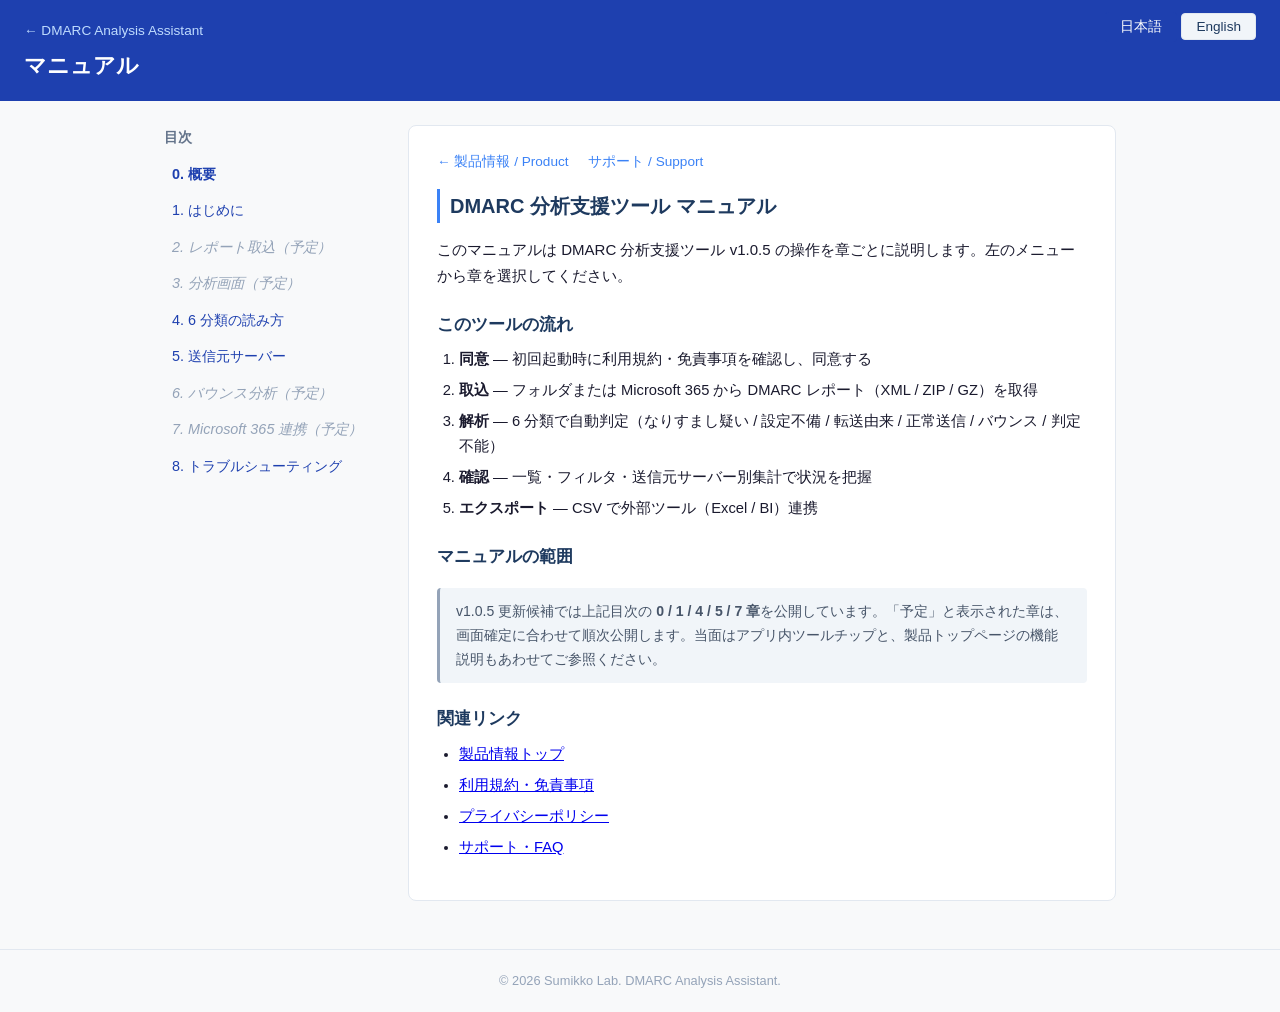
==== manual/index.html @ da24f342 "Update DMARC public site for v1.0.5" ====
<!DOCTYPE html>
<html lang="ja">
<head>
<meta charset="UTF-8">
<meta name="viewport" content="width=device-width, initial-scale=1.0">
<title>Manual — DMARC Analysis Assistant | Sumikko Lab</title>
<meta name="description" content="DMARC 分析支援ツールのマニュアル。インストール、初回同意、レポート取込、6 分類の確認、CSV エクスポート、データ削除の操作手順。">
<link rel="canonical" href="https://dmarc-analysis.sumikkolab.com/manual/">
<link rel="stylesheet" href="styles.css">
</head>
<body>
<div class="lang-toggle">
  <button id="btn-ja" class="active" onclick="switchLang('ja')">日本語</button>
  <button id="btn-en" onclick="switchLang('en')">English</button>
</div>

<div class="manual-header">
  <a href="../">&larr; DMARC Analysis Assistant</a>
  <div class="section-ja visible"><h1>マニュアル</h1></div>
  <div class="section-en"><h1>Manual</h1></div>
</div>

<div class="manual-container">
  <nav class="manual-nav">
    <div class="section-ja visible">
      <h2>目次</h2>
      <ul>
        <li><a href="index.html"><strong>0. 概要</strong></a></li>
        <li><a href="getting-started.html">1. はじめに</a></li>
        <li class="planned"><a>2. レポート取込（予定）</a></li>
        <li class="planned"><a>3. 分析画面（予定）</a></li>
        <li><a href="classification.html">4. 6 分類の読み方</a></li>
        <li><a href="sending-servers.html">5. 送信元サーバー</a></li>
        <li class="planned"><a>6. バウンス分析（予定）</a></li>
        <li class="planned"><a>7. Microsoft 365 連携（予定）</a></li>
        <li><a href="troubleshooting.html">8. トラブルシューティング</a></li>
      </ul>
    </div>
    <div class="section-en">
      <h2>Contents</h2>
      <ul>
        <li><a href="index.html?lang=en"><strong>0. Overview</strong></a></li>
        <li><a href="getting-started.html?lang=en">1. Getting Started</a></li>
        <li class="planned"><a>2. Importing reports (planned)</a></li>
        <li class="planned"><a>3. Analysis screen (planned)</a></li>
        <li><a href="classification.html?lang=en">4. Reading the six categories</a></li>
        <li><a href="sending-servers.html?lang=en">5. Sending servers</a></li>
        <li class="planned"><a>6. Bounce analysis (planned)</a></li>
        <li class="planned"><a>7. Microsoft 365 integration (planned)</a></li>
        <li><a href="troubleshooting.html?lang=en">8. Troubleshooting</a></li>
      </ul>
    </div>
  </nav>

  <main class="manual-content">
    <div class="nav-links">
      <a href="../">&larr; 製品情報 / Product</a>
      <a href="../support.html">サポート / Support</a>
    </div>

    <!-- Japanese -->
    <div class="section-ja visible">
      <h2>DMARC 分析支援ツール マニュアル</h2>
      <p>このマニュアルは DMARC 分析支援ツール v1.0.5 の操作を章ごとに説明します。左のメニューから章を選択してください。</p>

      <h3>このツールの流れ</h3>
      <ol>
        <li><strong>同意</strong> — 初回起動時に利用規約・免責事項を確認し、同意する</li>
        <li><strong>取込</strong> — フォルダまたは Microsoft 365 から DMARC レポート（XML / ZIP / GZ）を取得</li>
        <li><strong>解析</strong> — 6 分類で自動判定（なりすまし疑い / 設定不備 / 転送由来 / 正常送信 / バウンス / 判定不能）</li>
        <li><strong>確認</strong> — 一覧・フィルタ・送信元サーバー別集計で状況を把握</li>
        <li><strong>エクスポート</strong> — CSV で外部ツール（Excel / BI）連携</li>
      </ol>

      <h3>マニュアルの範囲</h3>
      <div class="note">
        v1.0.5 更新候補では上記目次の <strong>0 / 1 / 4 / 5 / 7 章</strong>を公開しています。「予定」と表示された章は、画面確定に合わせて順次公開します。当面はアプリ内ツールチップと、製品トップページの機能説明もあわせてご参照ください。
      </div>

      <h3>関連リンク</h3>
      <ul>
        <li><a href="../">製品情報トップ</a></li>
        <li><a href="../terms-of-use.html">利用規約・免責事項</a></li>
        <li><a href="../privacy-policy.html">プライバシーポリシー</a></li>
        <li><a href="../support.html">サポート・FAQ</a></li>
      </ul>
    </div>

    <!-- English -->
    <div class="section-en">
      <h2>DMARC Analysis Assistant Manual</h2>
      <p>This manual walks through DMARC Analysis Assistant v1.0.5 chapter by chapter. Choose a chapter from the menu on the left.</p>

      <h3>Workflow</h3>
      <ol>
        <li><strong>Consent</strong> — Review the Terms of Use &amp; Disclaimer on first launch and accept</li>
        <li><strong>Import</strong> — Load DMARC reports (XML / ZIP / GZ) from a folder or from Microsoft 365</li>
        <li><strong>Analyze</strong> — The six-category engine classifies each entry (Spoofing suspected / Config issue / Forwarded / Legitimate / Bounce / Unknown)</li>
        <li><strong>Review</strong> — Inspect results with filters and sending-server summaries</li>
        <li><strong>Export</strong> — Export to CSV for Excel or BI tools</li>
      </ol>

      <h3>Scope of this manual</h3>
      <div class="note">
        In the v1.0.5 update candidate, chapters <strong>0 / 1 / 4 / 5 / 7</strong> are published. Chapters marked "planned" will be added as the screens are finalized. For now, please also consult the in-app tooltips and the feature overview on the product top page.
      </div>

      <h3>Related links</h3>
      <ul>
        <li><a href="../?lang=en">Product top page</a></li>
        <li><a href="../terms-of-use.html?lang=en">Terms of Use &amp; Disclaimer</a></li>
        <li><a href="../privacy-policy.html?lang=en">Privacy Policy</a></li>
        <li><a href="../support.html?lang=en">Support &amp; FAQ</a></li>
      </ul>
    </div>
  </main>
</div>

<div class="footer">&copy; 2026 Sumikko Lab. DMARC Analysis Assistant.</div>

<script>
function switchLang(lang) {
  document.querySelectorAll('.section-ja, .section-en').forEach(function(el) { el.classList.remove('visible'); });
  document.querySelectorAll('.section-' + lang).forEach(function(el) { el.classList.add('visible'); });
  document.getElementById('btn-ja').classList.toggle('active', lang === 'ja');
  document.getElementById('btn-en').classList.toggle('active', lang === 'en');
  document.documentElement.lang = lang;
}
(function() { if (location.search.indexOf('lang=en') >= 0) switchLang('en'); })();
</script>
</body>
</html>
---- manual/styles.css ----
* { margin: 0; padding: 0; box-sizing: border-box; }
body { font-family: 'Segoe UI', 'Yu Gothic UI', sans-serif; line-height: 1.7; color: #1a1a2e; background: #f8f9fa; }

.manual-header { background: #1e40af; color: #fff; padding: 16px 24px; }
.manual-header a { color: #bfdbfe; text-decoration: none; font-size: 0.85rem; }
.manual-header h1 { font-size: 1.4rem; margin-top: 4px; }

.manual-container { display: flex; max-width: 1000px; margin: 0 auto; padding: 24px; gap: 24px; }
.manual-nav { width: 220px; flex-shrink: 0; }
.manual-nav h2 { font-size: 0.9rem; color: #64748b; margin-bottom: 8px; }
.manual-nav ul { list-style: none; }
.manual-nav li { margin-bottom: 4px; }
.manual-nav a { color: #1e40af; text-decoration: none; font-size: 0.9rem; display: block; padding: 4px 8px; border-radius: 4px; }
.manual-nav a:hover { background: #eff6ff; }
.manual-nav li.planned a { color: #94a3b8; pointer-events: none; font-style: italic; }
.manual-nav li.planned a:hover { background: transparent; }

.manual-content { flex: 1; background: #fff; border-radius: 8px; padding: 24px 28px; border: 1px solid #e2e8f0; }
.manual-content h2 { font-size: 1.25rem; color: #1e3a5f; margin-bottom: 14px; border-left: 3px solid #3b82f6; padding-left: 10px; }
.manual-content h3 { font-size: 1.05rem; color: #1e3a5f; margin: 22px 0 8px; }
.manual-content p { margin-bottom: 12px; font-size: 0.94rem; }
.manual-content ol, .manual-content ul { padding-left: 22px; margin: 8px 0 16px; }
.manual-content li { font-size: 0.92rem; margin-bottom: 6px; }
.manual-content img { max-width: 100%; border: 1px solid #e2e8f0; border-radius: 4px; margin: 12px 0; }
.manual-content code { background: #eef2f7; padding: 1px 6px; border-radius: 3px; font-size: 0.88em; }

.nav-links { font-size: 0.85rem; margin-bottom: 16px; }
.nav-links a { color: #3b82f6; text-decoration: none; margin-right: 16px; }
.nav-links a:hover { text-decoration: underline; }

.note { background: #f1f5f9; border-left: 3px solid #94a3b8; padding: 12px 16px; font-size: 0.88rem; color: #475569; margin: 16px 0; border-radius: 4px; }
.warn { background: #fef3c7; border-left: 3px solid #f59e0b; padding: 12px 16px; font-size: 0.9rem; color: #92400e; margin: 16px 0; border-radius: 4px; }
.ok   { background: #f0fdf4; border-left: 3px solid #10b981; padding: 12px 16px; font-size: 0.9rem; color: #166534; margin: 16px 0; border-radius: 4px; }

table { width: 100%; border-collapse: collapse; margin: 12px 0; font-size: 0.9rem; }
th, td { border: 1px solid #e2e8f0; padding: 8px 12px; text-align: left; vertical-align: top; }
th { background: #f1f5f9; color: #1e3a5f; font-weight: 600; }

.screenshot-placeholder { background: #f1f5f9; border: 2px dashed #94a3b8; border-radius: 8px; padding: 40px 20px; text-align: center; color: #64748b; font-size: 0.85rem; margin: 12px 0; }
.content-screenshot { margin: 16px 0; border-radius: 8px; overflow: hidden; border: 1px solid #e2e8f0; background: #fff; }
.content-screenshot img { width: 100%; display: block; margin: 0; border: 0; border-radius: 0; }
.content-screenshot figcaption { padding: 8px 12px; background: #f8fafc; font-size: 0.82rem; color: #475569; border-top: 1px solid #e2e8f0; }

.section-ja, .section-en { display: none; }
.section-ja.visible, .section-en.visible { display: block; }

.lang-toggle { position: fixed; top: 12px; right: 24px; z-index: 10; }
.lang-toggle button { background: #f1f5f9; border: 1px solid #e2e8f0; padding: 5px 14px; border-radius: 4px; cursor: pointer; font-size: 0.85rem; color: #1e3a5f; }
.lang-toggle button.active { background: #1e40af; color: #fff; border-color: #1e40af; }

.footer { text-align: center; padding: 20px; border-top: 1px solid #e2e8f0; font-size: 0.8rem; color: #94a3b8; margin-top: 24px; }

.label-dot { display: inline-block; width: 10px; height: 10px; border-radius: 50%; margin-right: 6px; vertical-align: middle; }
.dot-red { background: #ef4444; }
.dot-amber { background: #f59e0b; }
.dot-blue { background: #3b82f6; }
.dot-green { background: #10b981; }
.dot-purple { background: #8b5cf6; }
.dot-gray { background: #94a3b8; }

@media (max-width: 700px) {
  .manual-container { flex-direction: column; padding: 16px; }
  .manual-nav { width: 100%; }
}
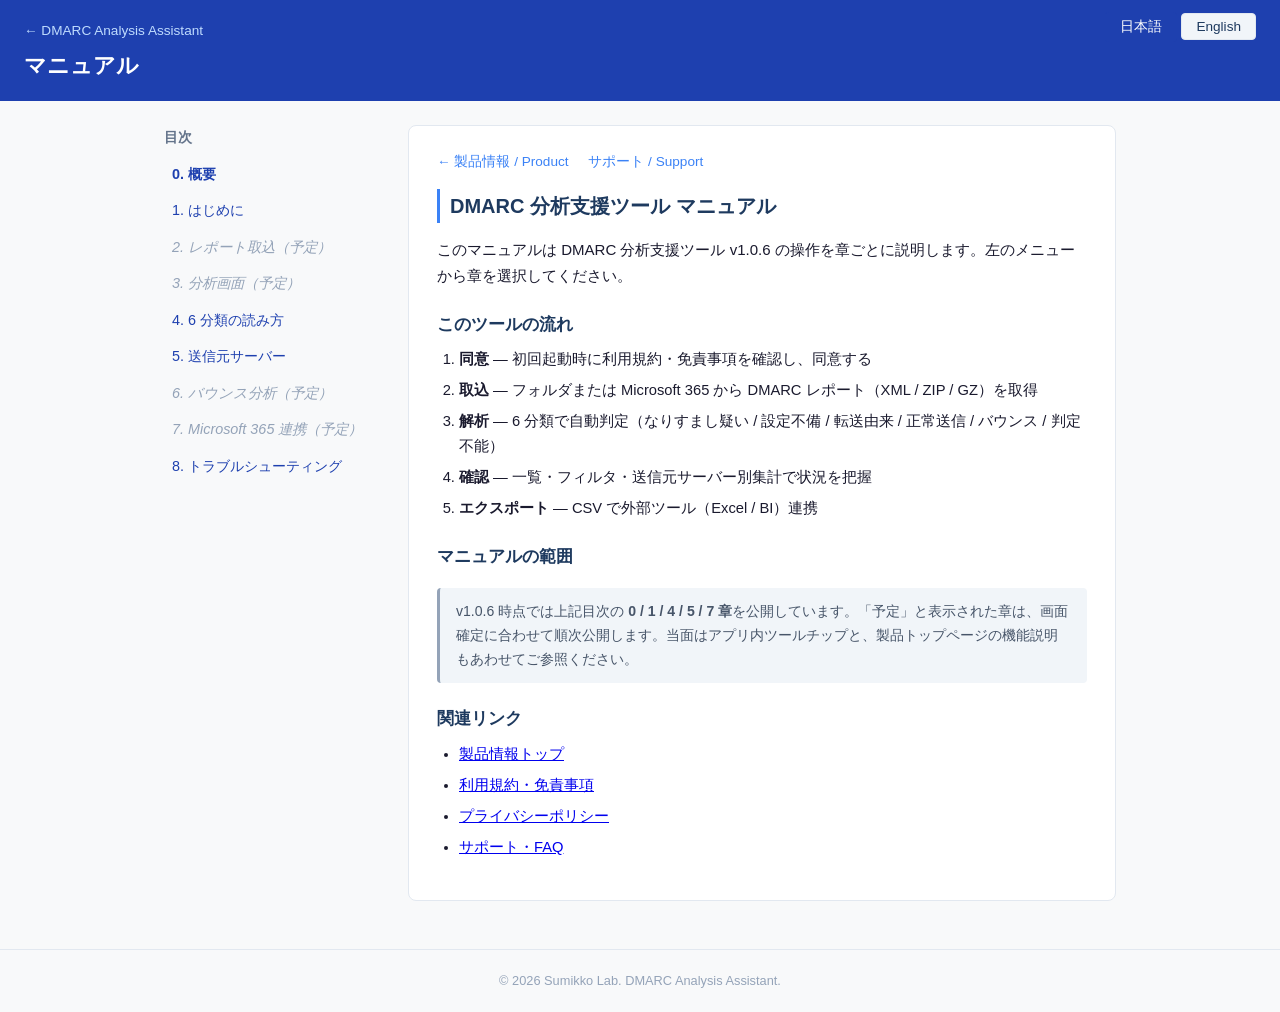
==== commit 9ecf874e: "Initial commit: DMARC Analysis Assistant public site" ====
--- a/manual/index.html
+++ b/manual/index.html
@@ -6,6 +6,20 @@
 <title>Manual — DMARC Analysis Assistant | Sumikko Lab</title>
 <meta name="description" content="DMARC 分析支援ツールのマニュアル。インストール、初回同意、レポート取込、6 分類の確認、CSV エクスポート、データ削除の操作手順。">
 <link rel="canonical" href="https://dmarc-analysis.sumikkolab.com/manual/">
+<meta property="og:type" content="website">
+<meta property="og:locale" content="ja_JP">
+<meta property="og:site_name" content="DMARC Analysis Assistant — Sumikko Lab">
+<meta property="og:title" content="Manual — DMARC Analysis Assistant | Sumikko Lab">
+<meta property="og:description" content="DMARC 分析支援ツールのマニュアル。インストール、初回同意、レポート取込、6 分類の確認、CSV エクスポート、データ削除の操作手順。">
+<meta property="og:url" content="https://dmarc-analysis.sumikkolab.com/manual/">
+<meta property="og:image" content="https://dmarc-analysis.sumikkolab.com/images/en/findings.png">
+<meta property="og:image:width" content="1920">
+<meta property="og:image:height" content="1032">
+<meta property="og:image:alt" content="DMARC 分析支援ツールの検出結果の画面">
+<meta name="twitter:card" content="summary_large_image">
+<meta name="twitter:title" content="Manual — DMARC Analysis Assistant | Sumikko Lab">
+<meta name="twitter:description" content="DMARC 分析支援ツールのマニュアル。インストール、初回同意、レポート取込、6 分類の確認、CSV エクスポート、データ削除の操作手順。">
+<meta name="twitter:image" content="https://dmarc-analysis.sumikkolab.com/images/en/findings.png">
 <link rel="stylesheet" href="styles.css">
 </head>
 <body>
@@ -61,7 +75,7 @@
     <!-- Japanese -->
     <div class="section-ja visible">
       <h2>DMARC 分析支援ツール マニュアル</h2>
-      <p>このマニュアルは DMARC 分析支援ツール v1.0.5 の操作を章ごとに説明します。左のメニューから章を選択してください。</p>
+      <p>このマニュアルは DMARC 分析支援ツール v1.0.6 の操作を章ごとに説明します。左のメニューから章を選択してください。</p>
 
       <h3>このツールの流れ</h3>
       <ol>
@@ -74,7 +88,7 @@
 
       <h3>マニュアルの範囲</h3>
       <div class="note">
-        v1.0.5 更新候補では上記目次の <strong>0 / 1 / 4 / 5 / 7 章</strong>を公開しています。「予定」と表示された章は、画面確定に合わせて順次公開します。当面はアプリ内ツールチップと、製品トップページの機能説明もあわせてご参照ください。
+        v1.0.6 時点では上記目次の <strong>0 / 1 / 4 / 5 / 7 章</strong>を公開しています。「予定」と表示された章は、画面確定に合わせて順次公開します。当面はアプリ内ツールチップと、製品トップページの機能説明もあわせてご参照ください。
       </div>
 
       <h3>関連リンク</h3>
@@ -89,7 +103,7 @@
     <!-- English -->
     <div class="section-en">
       <h2>DMARC Analysis Assistant Manual</h2>
-      <p>This manual walks through DMARC Analysis Assistant v1.0.5 chapter by chapter. Choose a chapter from the menu on the left.</p>
+      <p>This manual walks through DMARC Analysis Assistant v1.0.6 chapter by chapter. Choose a chapter from the menu on the left.</p>
 
       <h3>Workflow</h3>
       <ol>
@@ -102,7 +116,7 @@
 
       <h3>Scope of this manual</h3>
       <div class="note">
-        In the v1.0.5 update candidate, chapters <strong>0 / 1 / 4 / 5 / 7</strong> are published. Chapters marked "planned" will be added as the screens are finalized. For now, please also consult the in-app tooltips and the feature overview on the product top page.
+        As of v1.0.6, chapters <strong>0 / 1 / 4 / 5 / 7</strong> are published. Chapters marked "planned" will be added as the screens are finalized. For now, please also consult the in-app tooltips and the feature overview on the product top page.
       </div>
 
       <h3>Related links</h3>
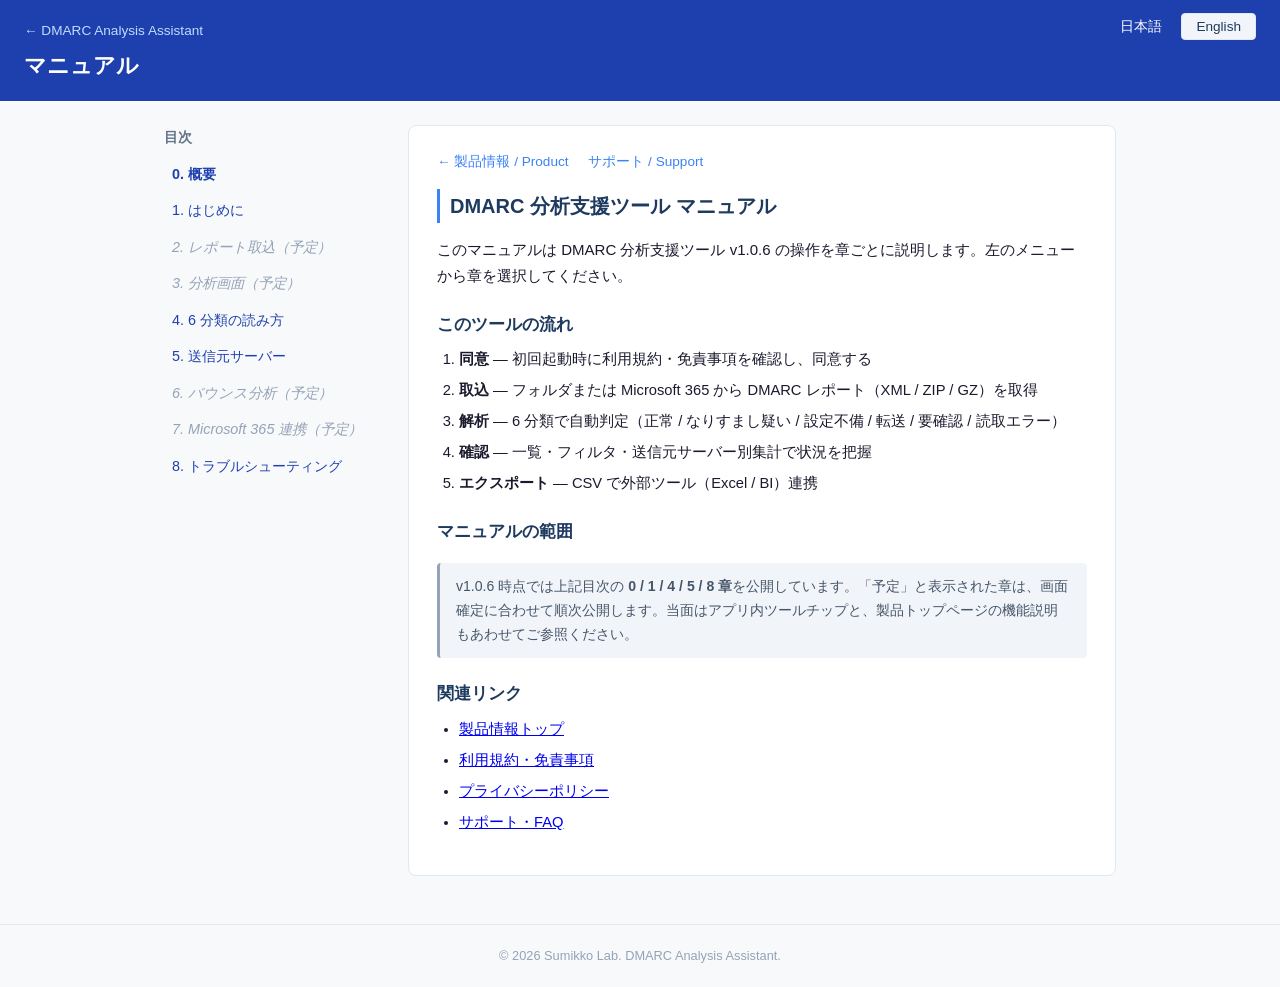
==== commit 230e9a85: "SITE-MAINT-001 M6 点検済み: 分類と判定条件の訂正・アプリが出す答えの追加・章番号と連絡先の訂正" ====
--- a/manual/index.html
+++ b/manual/index.html
@@ -3,13 +3,13 @@
 <head>
 <meta charset="UTF-8">
 <meta name="viewport" content="width=device-width, initial-scale=1.0">
-<title>Manual — DMARC Analysis Assistant | Sumikko Lab</title>
+<title>マニュアル — DMARC 分析支援ツール | Sumikko Lab</title>
 <meta name="description" content="DMARC 分析支援ツールのマニュアル。インストール、初回同意、レポート取込、6 分類の確認、CSV エクスポート、データ削除の操作手順。">
 <link rel="canonical" href="https://dmarc-analysis.sumikkolab.com/manual/">
 <meta property="og:type" content="website">
 <meta property="og:locale" content="ja_JP">
 <meta property="og:site_name" content="DMARC Analysis Assistant — Sumikko Lab">
-<meta property="og:title" content="Manual — DMARC Analysis Assistant | Sumikko Lab">
+<meta property="og:title" content="マニュアル — DMARC 分析支援ツール | Sumikko Lab">
 <meta property="og:description" content="DMARC 分析支援ツールのマニュアル。インストール、初回同意、レポート取込、6 分類の確認、CSV エクスポート、データ削除の操作手順。">
 <meta property="og:url" content="https://dmarc-analysis.sumikkolab.com/manual/">
 <meta property="og:image" content="https://dmarc-analysis.sumikkolab.com/images/en/findings.png">
@@ -17,7 +17,7 @@
 <meta property="og:image:height" content="1032">
 <meta property="og:image:alt" content="DMARC 分析支援ツールの検出結果の画面">
 <meta name="twitter:card" content="summary_large_image">
-<meta name="twitter:title" content="Manual — DMARC Analysis Assistant | Sumikko Lab">
+<meta name="twitter:title" content="マニュアル — DMARC 分析支援ツール | Sumikko Lab">
 <meta name="twitter:description" content="DMARC 分析支援ツールのマニュアル。インストール、初回同意、レポート取込、6 分類の確認、CSV エクスポート、データ削除の操作手順。">
 <meta name="twitter:image" content="https://dmarc-analysis.sumikkolab.com/images/en/findings.png">
 <link rel="stylesheet" href="styles.css">
@@ -39,7 +39,7 @@
     <div class="section-ja visible">
       <h2>目次</h2>
       <ul>
-        <li><a href="index.html"><strong>0. 概要</strong></a></li>
+        <li><a href="./"><strong>0. 概要</strong></a></li>
         <li><a href="getting-started.html">1. はじめに</a></li>
         <li class="planned"><a>2. レポート取込（予定）</a></li>
         <li class="planned"><a>3. 分析画面（予定）</a></li>
@@ -53,7 +53,7 @@
     <div class="section-en">
       <h2>Contents</h2>
       <ul>
-        <li><a href="index.html?lang=en"><strong>0. Overview</strong></a></li>
+        <li><a href="./?lang=en"><strong>0. Overview</strong></a></li>
         <li><a href="getting-started.html?lang=en">1. Getting Started</a></li>
         <li class="planned"><a>2. Importing reports (planned)</a></li>
         <li class="planned"><a>3. Analysis screen (planned)</a></li>
@@ -81,14 +81,14 @@
       <ol>
         <li><strong>同意</strong> — 初回起動時に利用規約・免責事項を確認し、同意する</li>
         <li><strong>取込</strong> — フォルダまたは Microsoft 365 から DMARC レポート（XML / ZIP / GZ）を取得</li>
-        <li><strong>解析</strong> — 6 分類で自動判定（なりすまし疑い / 設定不備 / 転送由来 / 正常送信 / バウンス / 判定不能）</li>
+        <li><strong>解析</strong> — 6 分類で自動判定（正常 / なりすまし疑い / 設定不備 / 転送 / 要確認 / 読取エラー）</li>
         <li><strong>確認</strong> — 一覧・フィルタ・送信元サーバー別集計で状況を把握</li>
         <li><strong>エクスポート</strong> — CSV で外部ツール（Excel / BI）連携</li>
       </ol>
 
       <h3>マニュアルの範囲</h3>
       <div class="note">
-        v1.0.6 時点では上記目次の <strong>0 / 1 / 4 / 5 / 7 章</strong>を公開しています。「予定」と表示された章は、画面確定に合わせて順次公開します。当面はアプリ内ツールチップと、製品トップページの機能説明もあわせてご参照ください。
+        v1.0.6 時点では上記目次の <strong>0 / 1 / 4 / 5 / 8 章</strong>を公開しています。「予定」と表示された章は、画面確定に合わせて順次公開します。当面はアプリ内ツールチップと、製品トップページの機能説明もあわせてご参照ください。
       </div>
 
       <h3>関連リンク</h3>
@@ -109,14 +109,14 @@
       <ol>
         <li><strong>Consent</strong> — Review the Terms of Use &amp; Disclaimer on first launch and accept</li>
         <li><strong>Import</strong> — Load DMARC reports (XML / ZIP / GZ) from a folder or from Microsoft 365</li>
-        <li><strong>Analyze</strong> — The six-category engine classifies each entry (Spoofing suspected / Config issue / Forwarded / Legitimate / Bounce / Unknown)</li>
+        <li><strong>Analyze</strong> — The six-category engine classifies each entry (OK / Spoofing suspected / Config issue / Forwarded / Needs review / Read error)</li>
         <li><strong>Review</strong> — Inspect results with filters and sending-server summaries</li>
         <li><strong>Export</strong> — Export to CSV for Excel or BI tools</li>
       </ol>
 
       <h3>Scope of this manual</h3>
       <div class="note">
-        As of v1.0.6, chapters <strong>0 / 1 / 4 / 5 / 7</strong> are published. Chapters marked "planned" will be added as the screens are finalized. For now, please also consult the in-app tooltips and the feature overview on the product top page.
+        As of v1.0.6, chapters <strong>0 / 1 / 4 / 5 / 8</strong> are published. Chapters marked "planned" will be added as the screens are finalized. For now, please also consult the in-app tooltips and the feature overview on the product top page.
       </div>
 
       <h3>Related links</h3>
@@ -139,6 +139,10 @@
   document.getElementById('btn-ja').classList.toggle('active', lang === 'ja');
   document.getElementById('btn-en').classList.toggle('active', lang === 'en');
   document.documentElement.lang = lang;
+  var titles = { ja: 'マニュアル — DMARC 分析支援ツール | Sumikko Lab', en: 'Manual — DMARC Analysis Assistant | Sumikko Lab' };
+  document.title = titles[lang];
+  document.querySelector('meta[property="og:title"]').content = titles[lang];
+  document.querySelector('meta[name="twitter:title"]').content = titles[lang];
 }
 (function() { if (location.search.indexOf('lang=en') >= 0) switchLang('en'); })();
 </script>
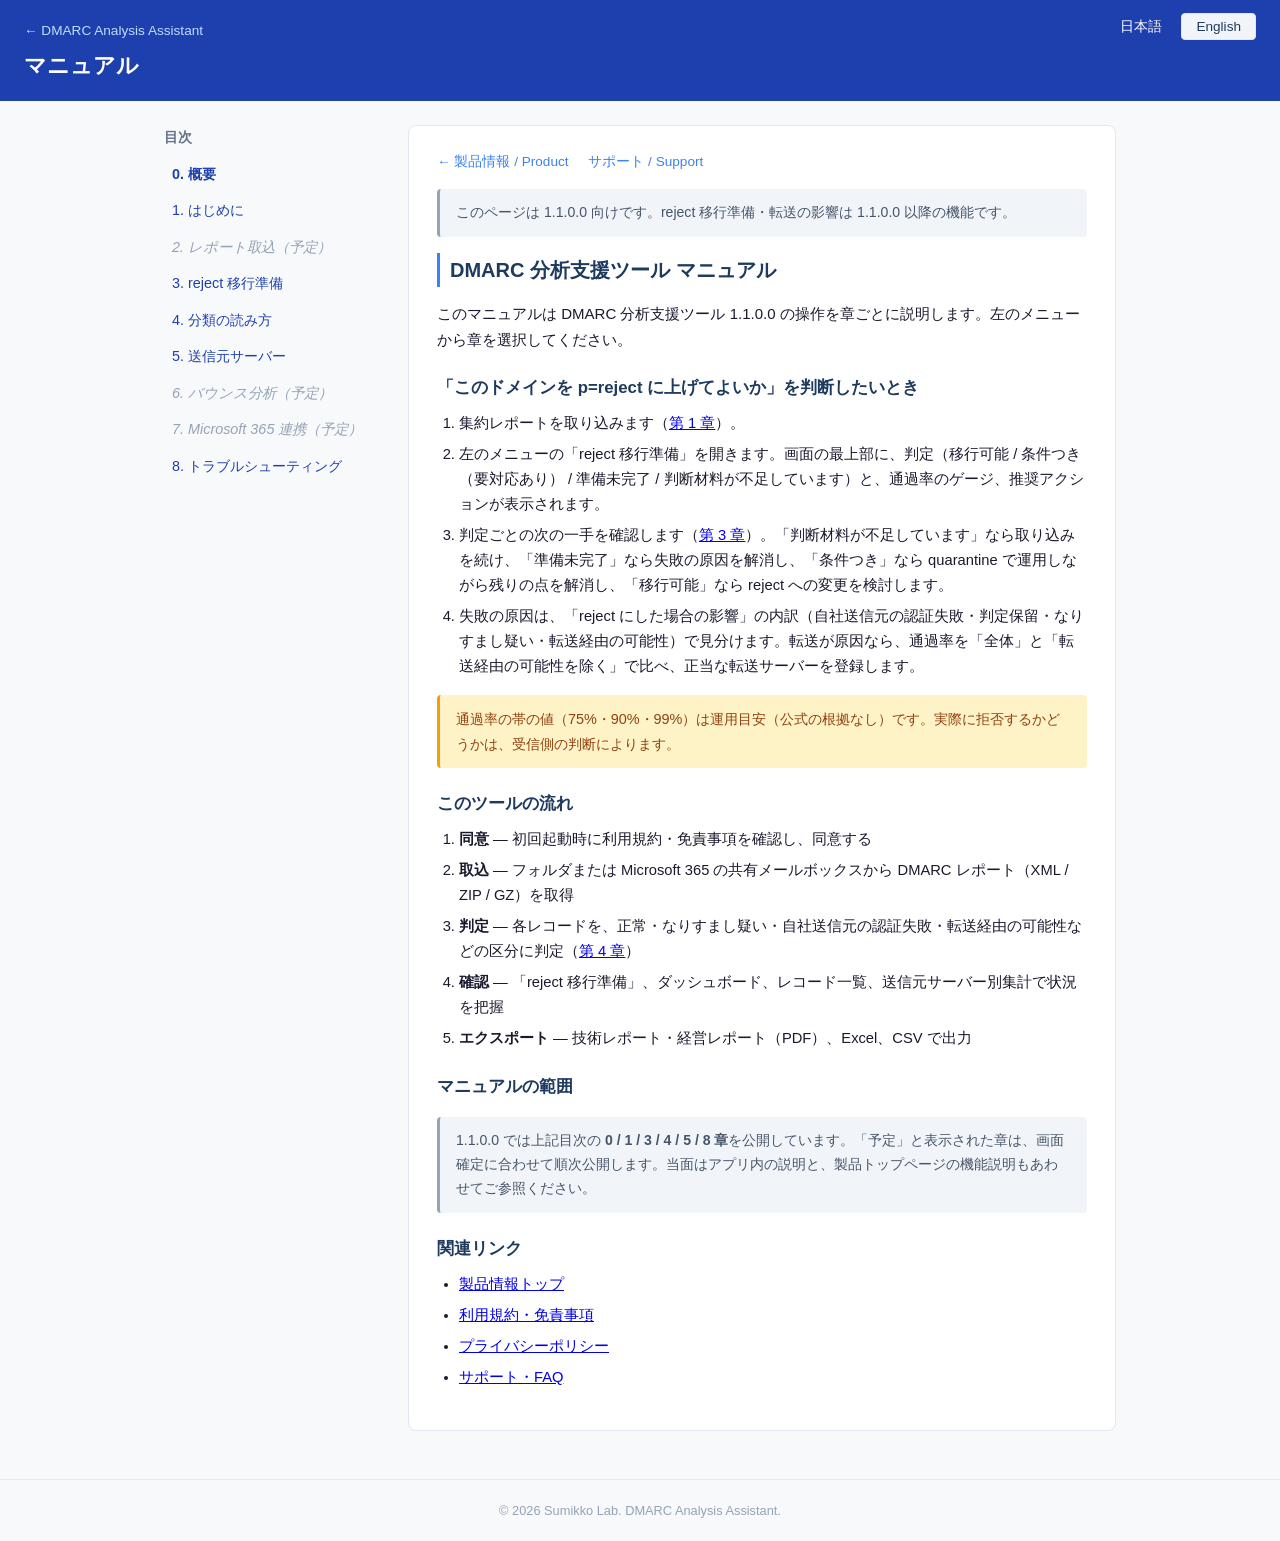
==== commit 71d11fa3: "SITE-MAINT-001: DMARC 1.1.0.0 に合わせて全ページを書き直し(reject 移行準備の章を追加・用語統一・規約とプライバシーをアプリ内の文に合わせる)(未評価)" ====
--- a/manual/index.html
+++ b/manual/index.html
@@ -3,23 +3,18 @@
 <head>
 <meta charset="UTF-8">
 <meta name="viewport" content="width=device-width, initial-scale=1.0">
-<title>マニュアル — DMARC 分析支援ツール | Sumikko Lab</title>
-<meta name="description" content="DMARC 分析支援ツールのマニュアル。インストール、初回同意、レポート取込、6 分類の確認、CSV エクスポート、データ削除の操作手順。">
+<title>マニュアル — p=reject に上げてよいかを判断する | DMARC 分析支援ツール</title>
+<meta name="description" content="DMARC 分析支援ツールのマニュアル。p=reject に上げてよいか分からないときに、reject 移行準備画面の判定と次の一手を読む手順、インストール、レポート取込、分類の読み方、転送の影響、データ削除の操作手順。">
 <link rel="canonical" href="https://dmarc-analysis.sumikkolab.com/manual/">
 <meta property="og:type" content="website">
 <meta property="og:locale" content="ja_JP">
 <meta property="og:site_name" content="DMARC Analysis Assistant — Sumikko Lab">
-<meta property="og:title" content="マニュアル — DMARC 分析支援ツール | Sumikko Lab">
-<meta property="og:description" content="DMARC 分析支援ツールのマニュアル。インストール、初回同意、レポート取込、6 分類の確認、CSV エクスポート、データ削除の操作手順。">
+<meta property="og:title" content="マニュアル — p=reject に上げてよいかを判断する | DMARC 分析支援ツール">
+<meta property="og:description" content="DMARC 分析支援ツールのマニュアル。reject 移行準備画面の判定と次の一手を読む手順、レポート取込、分類の読み方、転送の影響の見方。">
 <meta property="og:url" content="https://dmarc-analysis.sumikkolab.com/manual/">
-<meta property="og:image" content="https://dmarc-analysis.sumikkolab.com/images/en/findings.png">
-<meta property="og:image:width" content="1920">
-<meta property="og:image:height" content="1032">
-<meta property="og:image:alt" content="DMARC 分析支援ツールの検出結果の画面">
-<meta name="twitter:card" content="summary_large_image">
-<meta name="twitter:title" content="マニュアル — DMARC 分析支援ツール | Sumikko Lab">
-<meta name="twitter:description" content="DMARC 分析支援ツールのマニュアル。インストール、初回同意、レポート取込、6 分類の確認、CSV エクスポート、データ削除の操作手順。">
-<meta name="twitter:image" content="https://dmarc-analysis.sumikkolab.com/images/en/findings.png">
+<meta name="twitter:card" content="summary">
+<meta name="twitter:title" content="マニュアル — p=reject に上げてよいかを判断する | DMARC 分析支援ツール">
+<meta name="twitter:description" content="DMARC 分析支援ツールのマニュアル。reject 移行準備画面の判定と次の一手を読む手順、レポート取込、分類の読み方、転送の影響の見方。">
 <link rel="stylesheet" href="styles.css">
 </head>
 <body>
@@ -42,8 +37,8 @@
         <li><a href="./"><strong>0. 概要</strong></a></li>
         <li><a href="getting-started.html">1. はじめに</a></li>
         <li class="planned"><a>2. レポート取込（予定）</a></li>
-        <li class="planned"><a>3. 分析画面（予定）</a></li>
-        <li><a href="classification.html">4. 6 分類の読み方</a></li>
+        <li><a href="readiness.html">3. reject 移行準備</a></li>
+        <li><a href="classification.html">4. 分類の読み方</a></li>
         <li><a href="sending-servers.html">5. 送信元サーバー</a></li>
         <li class="planned"><a>6. バウンス分析（予定）</a></li>
         <li class="planned"><a>7. Microsoft 365 連携（予定）</a></li>
@@ -56,8 +51,8 @@
         <li><a href="./?lang=en"><strong>0. Overview</strong></a></li>
         <li><a href="getting-started.html?lang=en">1. Getting Started</a></li>
         <li class="planned"><a>2. Importing reports (planned)</a></li>
-        <li class="planned"><a>3. Analysis screen (planned)</a></li>
-        <li><a href="classification.html?lang=en">4. Reading the six categories</a></li>
+        <li><a href="readiness.html?lang=en">3. Readiness for reject</a></li>
+        <li><a href="classification.html?lang=en">4. Reading the categories</a></li>
         <li><a href="sending-servers.html?lang=en">5. Sending servers</a></li>
         <li class="planned"><a>6. Bounce analysis (planned)</a></li>
         <li class="planned"><a>7. Microsoft 365 integration (planned)</a></li>
@@ -74,21 +69,31 @@
 
     <!-- Japanese -->
     <div class="section-ja visible">
+      <div class="note">このページは 1.1.0.0 向けです。reject 移行準備・転送の影響は 1.1.0.0 以降の機能です。</div>
       <h2>DMARC 分析支援ツール マニュアル</h2>
-      <p>このマニュアルは DMARC 分析支援ツール v1.0.6 の操作を章ごとに説明します。左のメニューから章を選択してください。</p>
+      <p>このマニュアルは DMARC 分析支援ツール 1.1.0.0 の操作を章ごとに説明します。左のメニューから章を選択してください。</p>
+
+      <h3>「このドメインを p=reject に上げてよいか」を判断したいとき</h3>
+      <ol>
+        <li>集約レポートを取り込みます（<a href="getting-started.html">第 1 章</a>）。</li>
+        <li>左のメニューの「reject 移行準備」を開きます。画面の最上部に、判定（移行可能 / 条件つき（要対応あり） / 準備未完了 / 判断材料が不足しています）と、通過率のゲージ、推奨アクションが表示されます。</li>
+        <li>判定ごとの次の一手を確認します（<a href="readiness.html">第 3 章</a>）。「判断材料が不足しています」なら取り込みを続け、「準備未完了」なら失敗の原因を解消し、「条件つき」なら quarantine で運用しながら残りの点を解消し、「移行可能」なら reject への変更を検討します。</li>
+        <li>失敗の原因は、「reject にした場合の影響」の内訳（自社送信元の認証失敗・判定保留・なりすまし疑い・転送経由の可能性）で見分けます。転送が原因なら、通過率を「全体」と「転送経由の可能性を除く」で比べ、正当な転送サーバーを登録します。</li>
+      </ol>
+      <div class="warn">通過率の帯の値（75%・90%・99%）は運用目安（公式の根拠なし）です。実際に拒否するかどうかは、受信側の判断によります。</div>
 
       <h3>このツールの流れ</h3>
       <ol>
         <li><strong>同意</strong> — 初回起動時に利用規約・免責事項を確認し、同意する</li>
-        <li><strong>取込</strong> — フォルダまたは Microsoft 365 から DMARC レポート（XML / ZIP / GZ）を取得</li>
-        <li><strong>解析</strong> — 6 分類で自動判定（正常 / なりすまし疑い / 設定不備 / 転送 / 要確認 / 読取エラー）</li>
-        <li><strong>確認</strong> — 一覧・フィルタ・送信元サーバー別集計で状況を把握</li>
-        <li><strong>エクスポート</strong> — CSV で外部ツール（Excel / BI）連携</li>
+        <li><strong>取込</strong> — フォルダまたは Microsoft 365 の共有メールボックスから DMARC レポート（XML / ZIP / GZ）を取得</li>
+        <li><strong>判定</strong> — 各レコードを、正常・なりすまし疑い・自社送信元の認証失敗・転送経由の可能性などの区分に判定（<a href="classification.html">第 4 章</a>）</li>
+        <li><strong>確認</strong> — 「reject 移行準備」、ダッシュボード、レコード一覧、送信元サーバー別集計で状況を把握</li>
+        <li><strong>エクスポート</strong> — 技術レポート・経営レポート（PDF）、Excel、CSV で出力</li>
       </ol>
 
       <h3>マニュアルの範囲</h3>
       <div class="note">
-        v1.0.6 時点では上記目次の <strong>0 / 1 / 4 / 5 / 8 章</strong>を公開しています。「予定」と表示された章は、画面確定に合わせて順次公開します。当面はアプリ内ツールチップと、製品トップページの機能説明もあわせてご参照ください。
+        1.1.0.0 では上記目次の <strong>0 / 1 / 3 / 4 / 5 / 8 章</strong>を公開しています。「予定」と表示された章は、画面確定に合わせて順次公開します。当面はアプリ内の説明と、製品トップページの機能説明もあわせてご参照ください。
       </div>
 
       <h3>関連リンク</h3>
@@ -102,21 +107,31 @@
 
     <!-- English -->
     <div class="section-en">
+      <div class="note">This page is for version 1.1.0.0. The reject readiness screen and the forwarding impact view are features of 1.1.0.0 and later.</div>
       <h2>DMARC Analysis Assistant Manual</h2>
-      <p>This manual walks through DMARC Analysis Assistant v1.0.6 chapter by chapter. Choose a chapter from the menu on the left.</p>
+      <p>This manual walks through DMARC Analysis Assistant 1.1.0.0 chapter by chapter. Choose a chapter from the menu on the left.</p>
+
+      <h3>When you want to know whether this domain can move to p=reject</h3>
+      <ol>
+        <li>Import your aggregate reports (<a href="getting-started.html?lang=en">Chapter 1</a>).</li>
+        <li>Open "Readiness for reject" in the left menu. The top of the screen shows the verdict (Ready to move / Conditional (action needed) / Not ready / Not enough information to decide), the pass-rate gauge, and recommended actions.</li>
+        <li>Check the next step for your verdict (<a href="readiness.html?lang=en">Chapter 3</a>). For "Not enough information to decide", keep importing; for "Not ready", resolve the causes of the failures; for "Conditional", run with quarantine while resolving the remaining points; for "Ready to move", consider changing to reject.</li>
+        <li>Tell the causes apart in the breakdown under "Impact of moving to reject" (authentication failures from your own senders, pending review, spoofing suspected, possible forwarding). If forwarding is the cause, compare the pass rate "All messages" with "Excluding possible forwarding", and register legitimate forwarding servers.</li>
+      </ol>
+      <div class="warn">The band values (75%, 90%, 99%) are operational guidelines (no official basis). Whether a receiver actually rejects mail is up to the receiver.</div>
 
       <h3>Workflow</h3>
       <ol>
         <li><strong>Consent</strong> — Review the Terms of Use &amp; Disclaimer on first launch and accept</li>
-        <li><strong>Import</strong> — Load DMARC reports (XML / ZIP / GZ) from a folder or from Microsoft 365</li>
-        <li><strong>Analyze</strong> — The six-category engine classifies each entry (OK / Spoofing suspected / Config issue / Forwarded / Needs review / Read error)</li>
-        <li><strong>Review</strong> — Inspect results with filters and sending-server summaries</li>
-        <li><strong>Export</strong> — Export to CSV for Excel or BI tools</li>
+        <li><strong>Import</strong> — Load DMARC reports (XML / ZIP / GZ) from a folder or from a Microsoft 365 shared mailbox</li>
+        <li><strong>Classify</strong> — Each record is classed as OK, Spoofing suspected, Authentication failures from your own senders, Possible forwarding, and so on (<a href="classification.html?lang=en">Chapter 4</a>)</li>
+        <li><strong>Review</strong> — Use "Readiness for reject", the dashboard, the Findings list, and the sending-server summary</li>
+        <li><strong>Export</strong> — Technical and executive PDF reports, Excel, and CSV</li>
       </ol>
 
       <h3>Scope of this manual</h3>
       <div class="note">
-        As of v1.0.6, chapters <strong>0 / 1 / 4 / 5 / 8</strong> are published. Chapters marked "planned" will be added as the screens are finalized. For now, please also consult the in-app tooltips and the feature overview on the product top page.
+        In 1.1.0.0, chapters <strong>0 / 1 / 3 / 4 / 5 / 8</strong> are published. Chapters marked "planned" will be added as the screens are finalized. For now, please also consult the in-app descriptions and the feature overview on the product top page.
       </div>
 
       <h3>Related links</h3>
@@ -139,7 +154,7 @@
   document.getElementById('btn-ja').classList.toggle('active', lang === 'ja');
   document.getElementById('btn-en').classList.toggle('active', lang === 'en');
   document.documentElement.lang = lang;
-  var titles = { ja: 'マニュアル — DMARC 分析支援ツール | Sumikko Lab', en: 'Manual — DMARC Analysis Assistant | Sumikko Lab' };
+  var titles = { ja: 'マニュアル — p=reject に上げてよいかを判断する | DMARC 分析支援ツール', en: 'Manual — Deciding whether to move to p=reject | DMARC Analysis Assistant' };
   document.title = titles[lang];
   document.querySelector('meta[property="og:title"]').content = titles[lang];
   document.querySelector('meta[name="twitter:title"]').content = titles[lang];
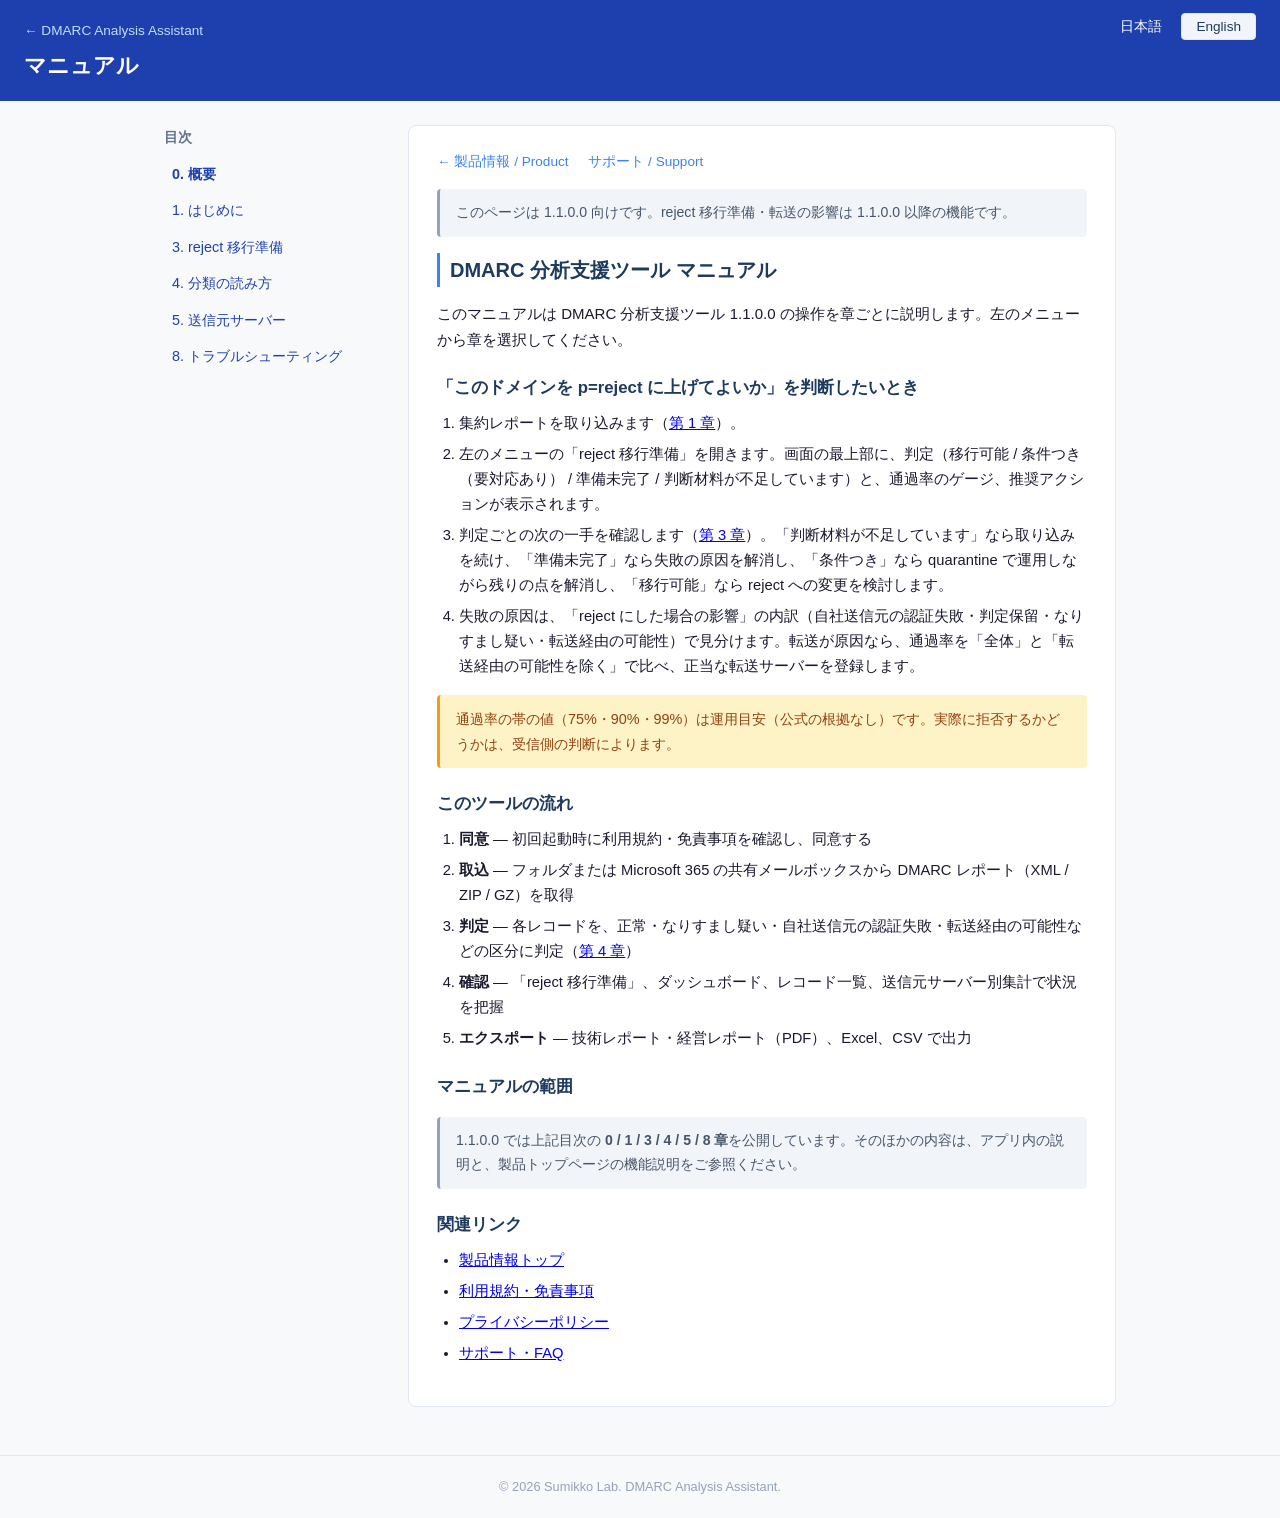
==== commit cd5de793: "SITE-MAINT-001: 評価役 3 件の指摘(再判定の説明・ドメイン数・バージョン確認・英語の画面名・目次・用語の説明)を修正(未評価)" ====
--- a/manual/index.html
+++ b/manual/index.html
@@ -36,12 +36,9 @@
       <ul>
         <li><a href="./"><strong>0. 概要</strong></a></li>
         <li><a href="getting-started.html">1. はじめに</a></li>
-        <li class="planned"><a>2. レポート取込（予定）</a></li>
         <li><a href="readiness.html">3. reject 移行準備</a></li>
         <li><a href="classification.html">4. 分類の読み方</a></li>
         <li><a href="sending-servers.html">5. 送信元サーバー</a></li>
-        <li class="planned"><a>6. バウンス分析（予定）</a></li>
-        <li class="planned"><a>7. Microsoft 365 連携（予定）</a></li>
         <li><a href="troubleshooting.html">8. トラブルシューティング</a></li>
       </ul>
     </div>
@@ -50,12 +47,9 @@
       <ul>
         <li><a href="./?lang=en"><strong>0. Overview</strong></a></li>
         <li><a href="getting-started.html?lang=en">1. Getting Started</a></li>
-        <li class="planned"><a>2. Importing reports (planned)</a></li>
         <li><a href="readiness.html?lang=en">3. Readiness for reject</a></li>
         <li><a href="classification.html?lang=en">4. Reading the categories</a></li>
         <li><a href="sending-servers.html?lang=en">5. Sending servers</a></li>
-        <li class="planned"><a>6. Bounce analysis (planned)</a></li>
-        <li class="planned"><a>7. Microsoft 365 integration (planned)</a></li>
         <li><a href="troubleshooting.html?lang=en">8. Troubleshooting</a></li>
       </ul>
     </div>
@@ -93,7 +87,7 @@
 
       <h3>マニュアルの範囲</h3>
       <div class="note">
-        1.1.0.0 では上記目次の <strong>0 / 1 / 3 / 4 / 5 / 8 章</strong>を公開しています。「予定」と表示された章は、画面確定に合わせて順次公開します。当面はアプリ内の説明と、製品トップページの機能説明もあわせてご参照ください。
+        1.1.0.0 では上記目次の <strong>0 / 1 / 3 / 4 / 5 / 8 章</strong>を公開しています。そのほかの内容は、アプリ内の説明と、製品トップページの機能説明をご参照ください。
       </div>
 
       <h3>関連リンク</h3>
@@ -116,7 +110,7 @@
         <li>Import your aggregate reports (<a href="getting-started.html?lang=en">Chapter 1</a>).</li>
         <li>Open "Readiness for reject" in the left menu. The top of the screen shows the verdict (Ready to move / Conditional (action needed) / Not ready / Not enough information to decide), the pass-rate gauge, and recommended actions.</li>
         <li>Check the next step for your verdict (<a href="readiness.html?lang=en">Chapter 3</a>). For "Not enough information to decide", keep importing; for "Not ready", resolve the causes of the failures; for "Conditional", run with quarantine while resolving the remaining points; for "Ready to move", consider changing to reject.</li>
-        <li>Tell the causes apart in the breakdown under "Impact of moving to reject" (authentication failures from your own senders, pending review, spoofing suspected, possible forwarding). If forwarding is the cause, compare the pass rate "All messages" with "Excluding possible forwarding", and register legitimate forwarding servers.</li>
+        <li>Tell the causes apart in the breakdown under "Impact of moving to reject" (authentication failures from your own senders, pending review, possible spoofing, possible forwarding). If forwarding is the cause, compare the pass rate "All messages" with "Excluding possible forwarding", and register legitimate forwarding servers.</li>
       </ol>
       <div class="warn">The band values (75%, 90%, 99%) are operational guidelines (no official basis). Whether a receiver actually rejects mail is up to the receiver.</div>
 
@@ -125,13 +119,13 @@
         <li><strong>Consent</strong> — Review the Terms of Use &amp; Disclaimer on first launch and accept</li>
         <li><strong>Import</strong> — Load DMARC reports (XML / ZIP / GZ) from a folder or from a Microsoft 365 shared mailbox</li>
         <li><strong>Classify</strong> — Each record is classed as OK, Spoofing suspected, Authentication failures from your own senders, Possible forwarding, and so on (<a href="classification.html?lang=en">Chapter 4</a>)</li>
-        <li><strong>Review</strong> — Use "Readiness for reject", the dashboard, the Findings list, and the sending-server summary</li>
+        <li><strong>Review</strong> — Use "Readiness for reject", the dashboard, the DMARC Records list, and the sending-server summary</li>
         <li><strong>Export</strong> — Technical and executive PDF reports, Excel, and CSV</li>
       </ol>
 
       <h3>Scope of this manual</h3>
       <div class="note">
-        In 1.1.0.0, chapters <strong>0 / 1 / 3 / 4 / 5 / 8</strong> are published. Chapters marked "planned" will be added as the screens are finalized. For now, please also consult the in-app descriptions and the feature overview on the product top page.
+        In 1.1.0.0, chapters <strong>0 / 1 / 3 / 4 / 5 / 8</strong> are published. For anything else, please consult the in-app descriptions and the feature overview on the product top page.
       </div>
 
       <h3>Related links</h3>
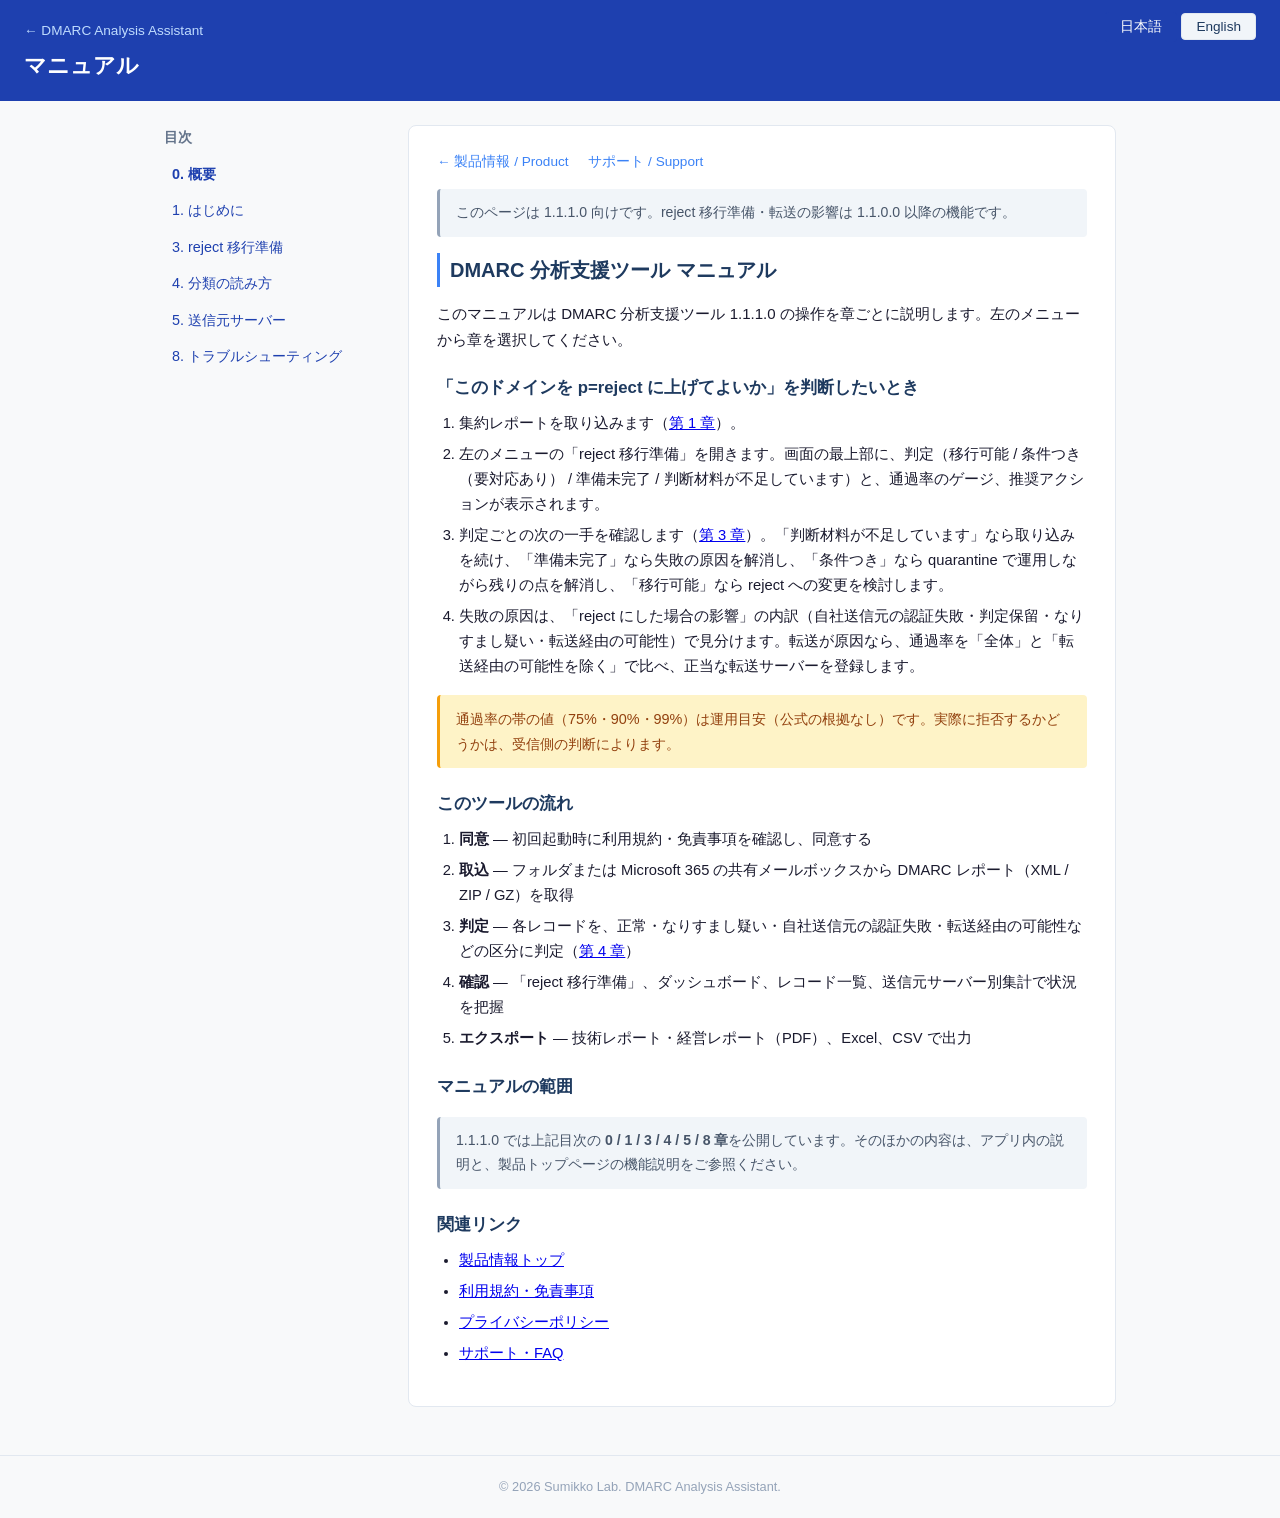
==== commit 02cdfbe4: "RELEASE-DMARC-002 P3 未評価: 1.1.1.0 の動作に合わせてマニュアル・サポートを更新し、削除モードの記載を削除(公開は Store 公開の後)" ====
--- a/manual/index.html
+++ b/manual/index.html
@@ -63,9 +63,9 @@
 
     <!-- Japanese -->
     <div class="section-ja visible">
-      <div class="note">このページは 1.1.0.0 向けです。reject 移行準備・転送の影響は 1.1.0.0 以降の機能です。</div>
+      <div class="note">このページは 1.1.1.0 向けです。reject 移行準備・転送の影響は 1.1.0.0 以降の機能です。</div>
       <h2>DMARC 分析支援ツール マニュアル</h2>
-      <p>このマニュアルは DMARC 分析支援ツール 1.1.0.0 の操作を章ごとに説明します。左のメニューから章を選択してください。</p>
+      <p>このマニュアルは DMARC 分析支援ツール 1.1.1.0 の操作を章ごとに説明します。左のメニューから章を選択してください。</p>
 
       <h3>「このドメインを p=reject に上げてよいか」を判断したいとき</h3>
       <ol>
@@ -87,7 +87,7 @@
 
       <h3>マニュアルの範囲</h3>
       <div class="note">
-        1.1.0.0 では上記目次の <strong>0 / 1 / 3 / 4 / 5 / 8 章</strong>を公開しています。そのほかの内容は、アプリ内の説明と、製品トップページの機能説明をご参照ください。
+        1.1.1.0 では上記目次の <strong>0 / 1 / 3 / 4 / 5 / 8 章</strong>を公開しています。そのほかの内容は、アプリ内の説明と、製品トップページの機能説明をご参照ください。
       </div>
 
       <h3>関連リンク</h3>
@@ -101,9 +101,9 @@
 
     <!-- English -->
     <div class="section-en">
-      <div class="note">This page is for version 1.1.0.0. The reject readiness screen and the forwarding impact view are features of 1.1.0.0 and later.</div>
+      <div class="note">This page is for version 1.1.1.0. The reject readiness screen and the forwarding impact view are features of 1.1.0.0 and later.</div>
       <h2>DMARC Analysis Assistant Manual</h2>
-      <p>This manual walks through DMARC Analysis Assistant 1.1.0.0 chapter by chapter. Choose a chapter from the menu on the left.</p>
+      <p>This manual walks through DMARC Analysis Assistant 1.1.1.0 chapter by chapter. Choose a chapter from the menu on the left.</p>
 
       <h3>When you want to know whether this domain can move to p=reject</h3>
       <ol>
@@ -125,7 +125,7 @@
 
       <h3>Scope of this manual</h3>
       <div class="note">
-        In 1.1.0.0, chapters <strong>0 / 1 / 3 / 4 / 5 / 8</strong> are published. For anything else, please consult the in-app descriptions and the feature overview on the product top page.
+        In 1.1.1.0, chapters <strong>0 / 1 / 3 / 4 / 5 / 8</strong> are published. For anything else, please consult the in-app descriptions and the feature overview on the product top page.
       </div>
 
       <h3>Related links</h3>
